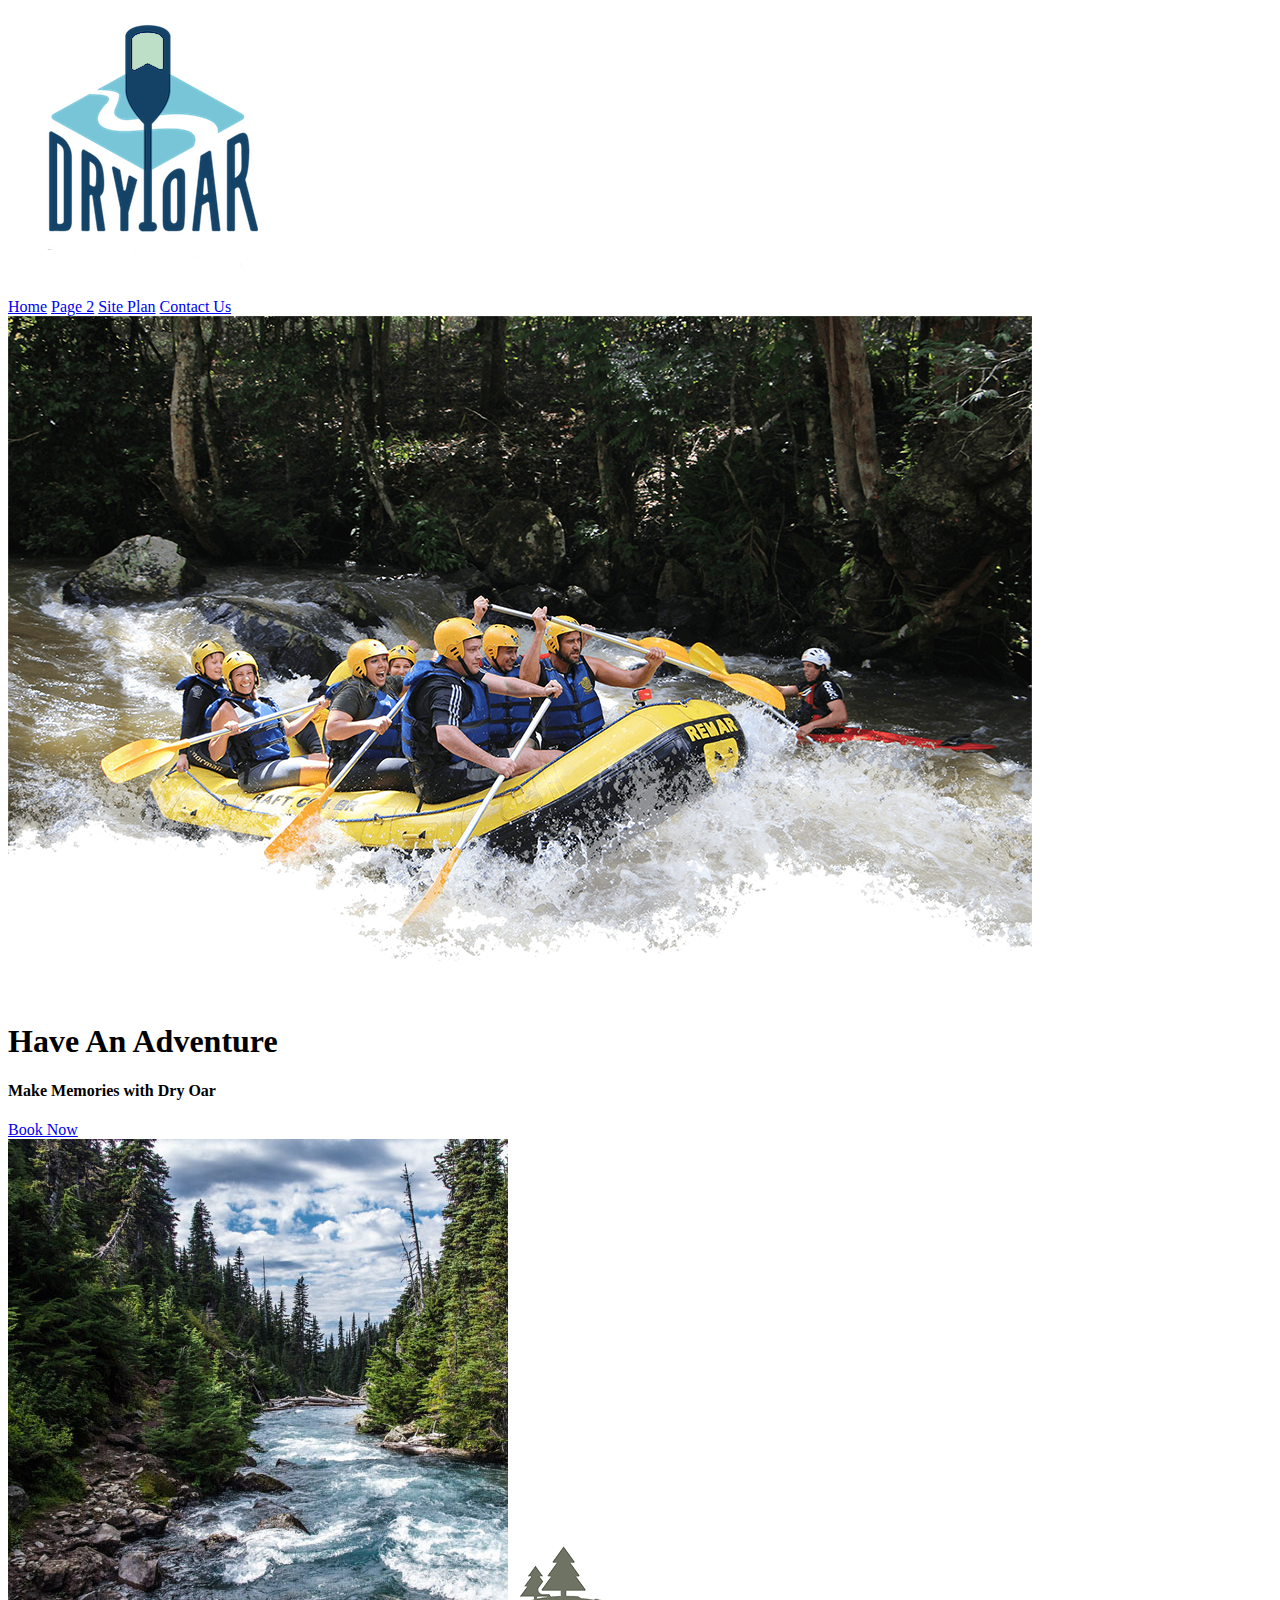
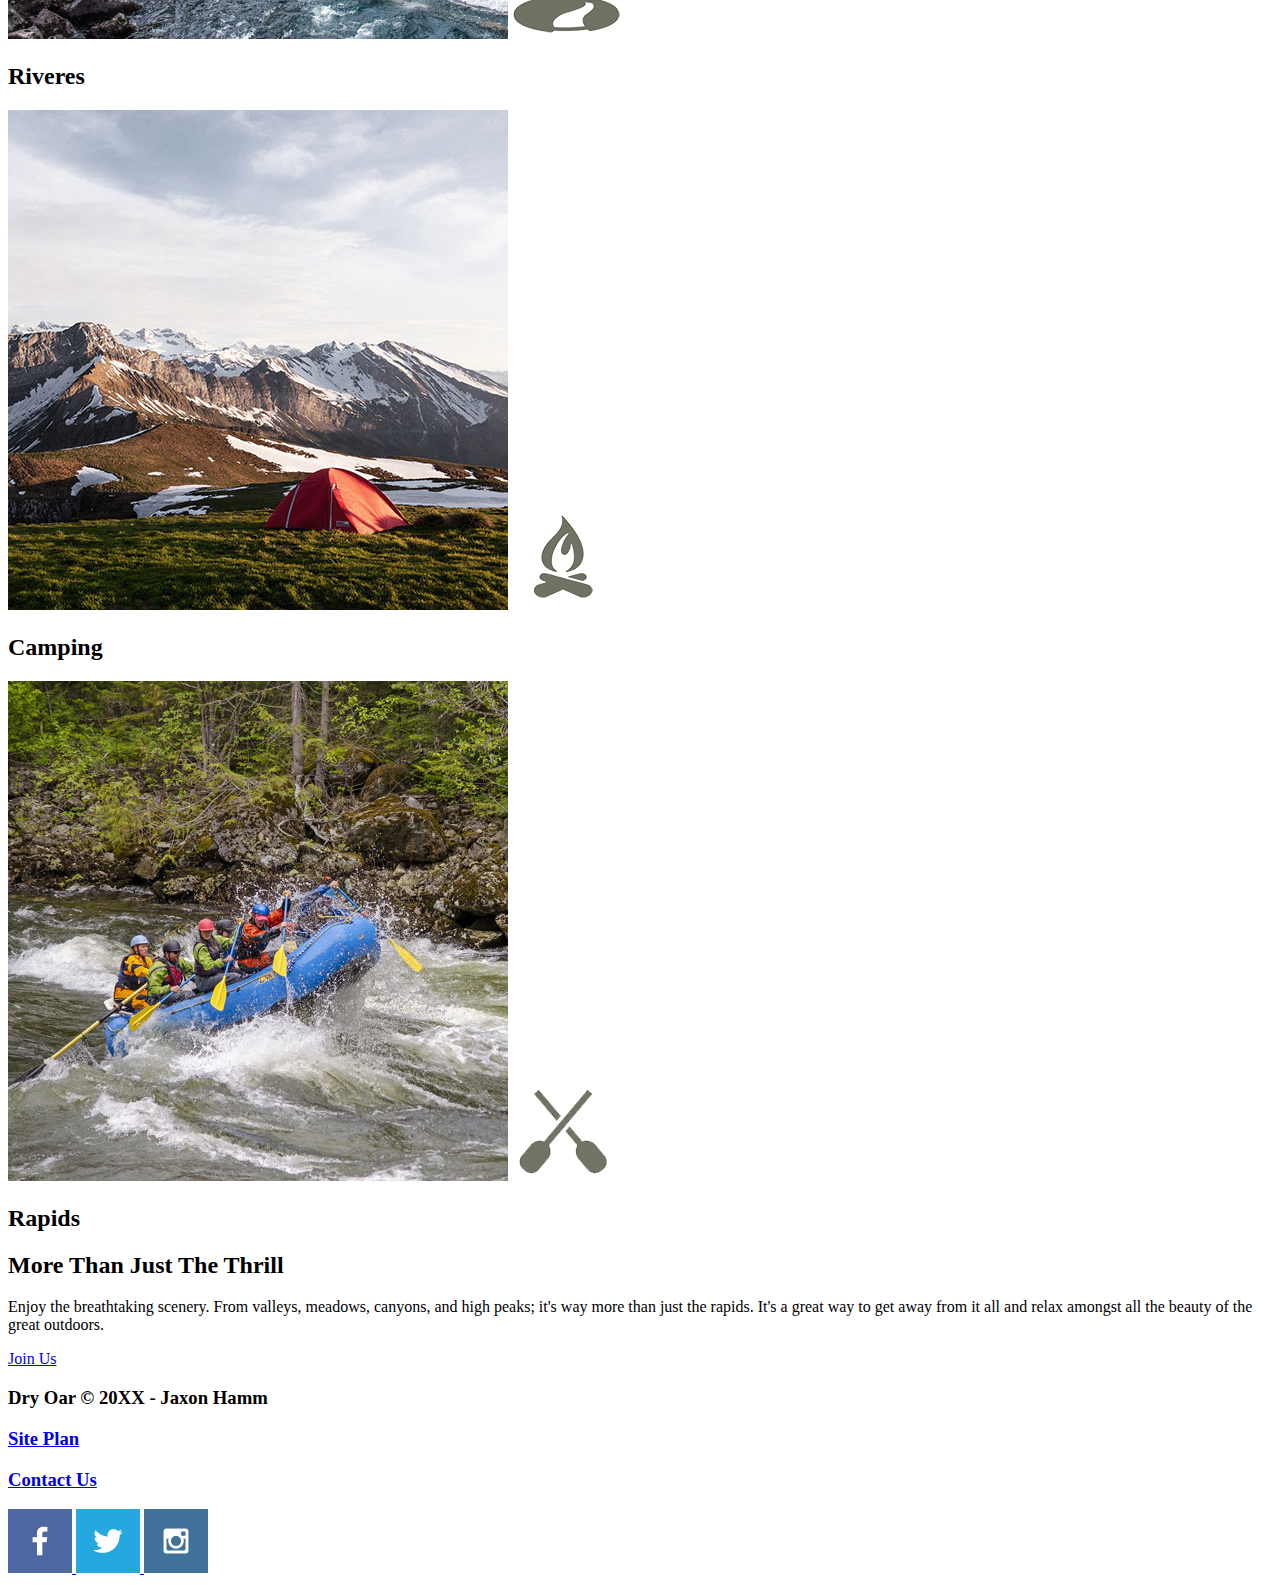
==== index.html @ 1a2ec78a "Added in all the information for the Home page." ====
<!DOCTYPE html>
<html lang="en">
<head>
    <meta charset="UTF-8">
    <meta http-equiv="X-UA-Compatible" content="IE=edge">
    <meta name="viewport" content="width=device-width, initial-scale=1.0">
    <title>Dry Oar | Home</title>
</head>
<body>
<header>
    <a href="index.html" id="logo_link">
        <img class="logo" 
        src="images/dryoarlogo.png"
        alt="Dry Oar Logo">
    </a>
    <nav>
        <a href="index.html">Home</a>
        <a href="#">Page 2</a>
        <a href="site-plan-rafting.html">Site Plan</a>
        <a href="#">Contact Us</a>
    </nav>
</header>
<div id="hero">
    <div id="hero-box">
        <img id="hero-img"
        src="images/hero.png"
        alt="People enjoying rafting">
    </div>
    <section id="hero-msg">
        <h1 class="home-title">Have An Adventure</h1>
        <h4>Make Memories with Dry Oar</h4>
        <div class="button-box">
            <a class="book"
            href="contactus.html">Book Now</a>
        </div>
    </section>
</div>
<main class="home-grid">
    <section class="rivers-card">
        <img class="card-img" src="images/rivers.jpg" alt="river in forest">
        <img class="icon" src="images/river_icon.png" alt="river icon">
        <h2>Riveres</h2>
    </section>
    <section class="camping-card">
        <img class="card-img" src="images/camping.jpg" alt="tent in mountains">
        <img class="icon" src="images/fire_icon.png" alt="fire icon">
        <h2>Camping</h2>
    </section>
    <section class="rapids-card">
        <img class="card-img" src="images/rapids.jpg" alt="rafting boat">
        <img class="icon" src="images/oars.png" alt="oars icon">
        <h2>Rapids</h2>
    <section class="msg">
        <h2>More Than Just The Thrill</h2>
        <p>Enjoy the breathtaking scenery. From valleys, meadows, canyons, and high peaks; 
        it's way more than just the rapids. It's a great way to get away from it all and relax 
        amongst all the beauty of the great outdoors. </p>
        <a class='join' href="rivers.html">Join Us</a>
    </section>
    </section>
</main>
<footer>
    <h3>Dry Oar &copy; 20XX - Jaxon Hamm</h3>
    <h3><a href="site-plan-rafting.html">Site Plan</a></h3>
    <h3><a href="contactus.html">Contact Us</a></h3>
    <div class="social">
        <a href="https://facebook.com">
            <img src="images/facebook.png" alt="fb icon">
        </a>
        <a href="https://twitter.com">
            <img src="images/twitter.png" alt="twitter icon">
        </a>
        <a href="https://instagram.com">
            <img src="images/instagram.png" alt="instagram icon">
        </a>
    </div>
</footer>
</body>
</html>
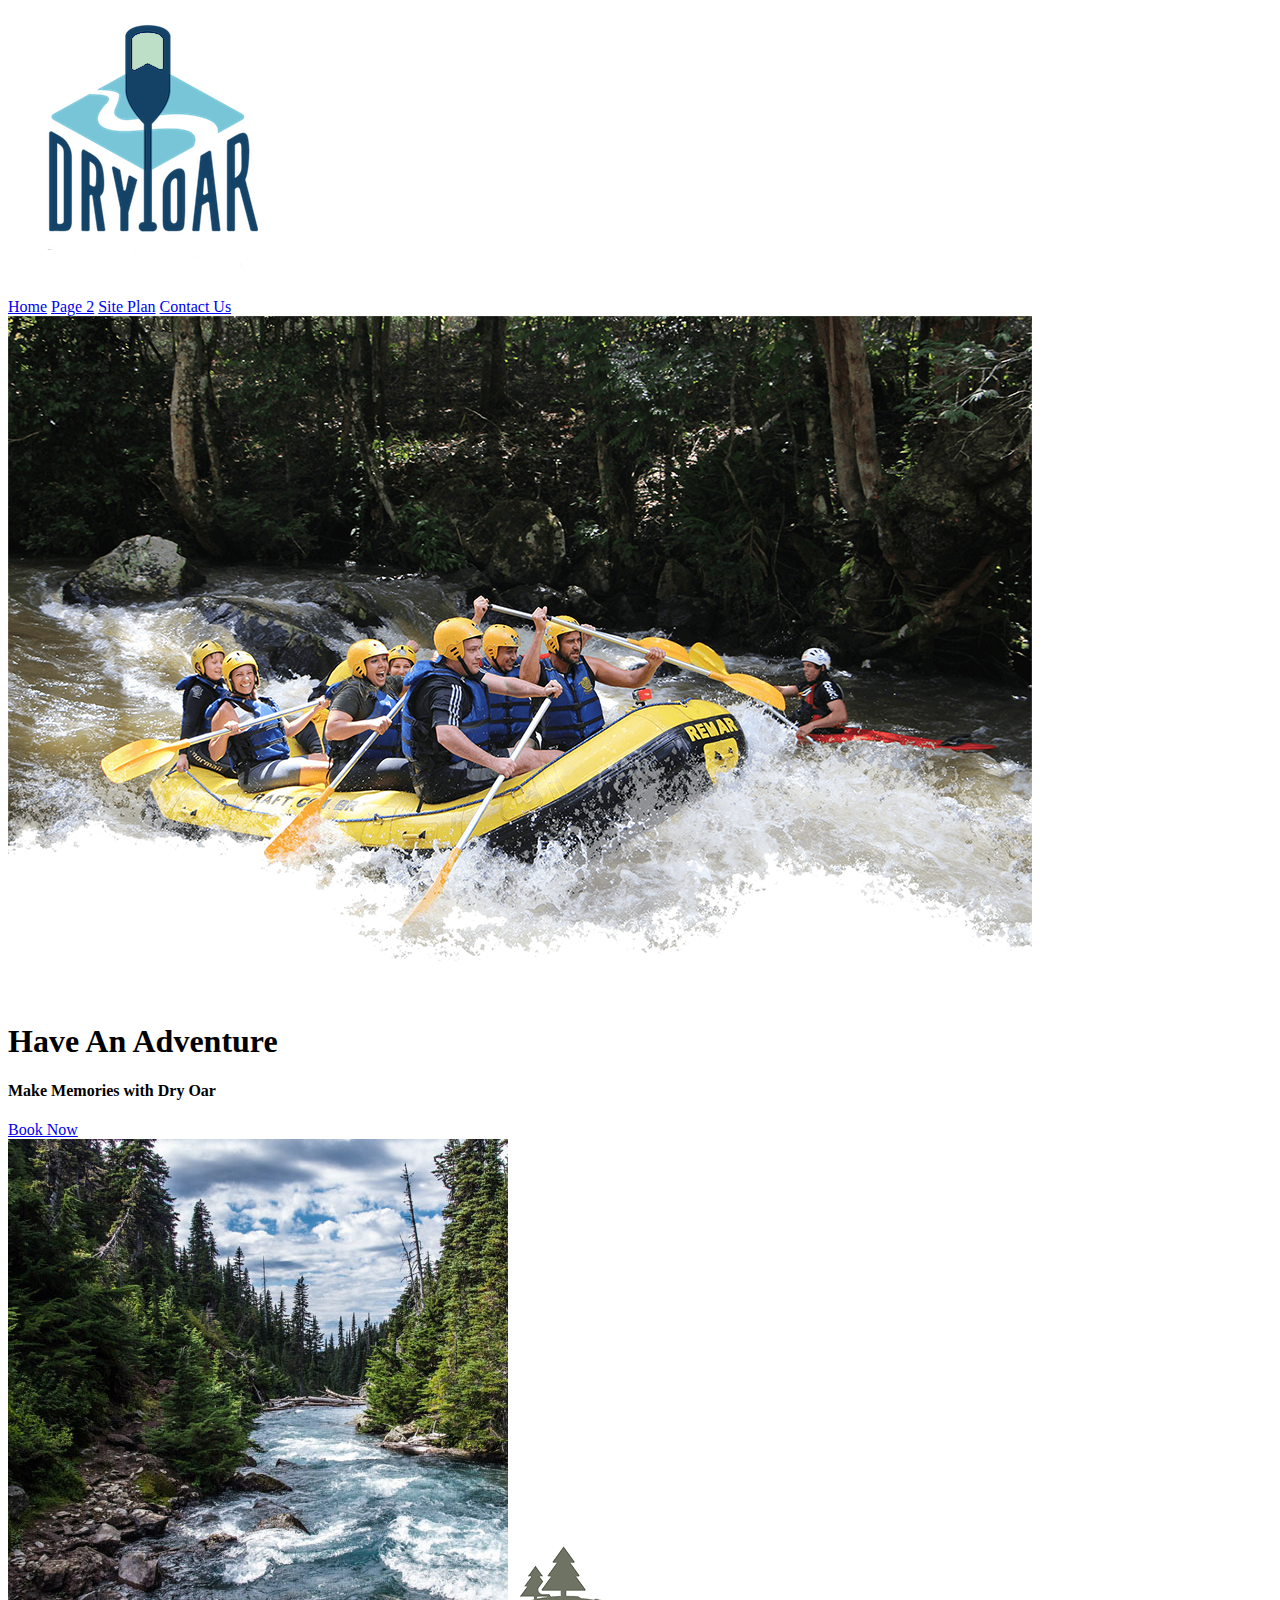
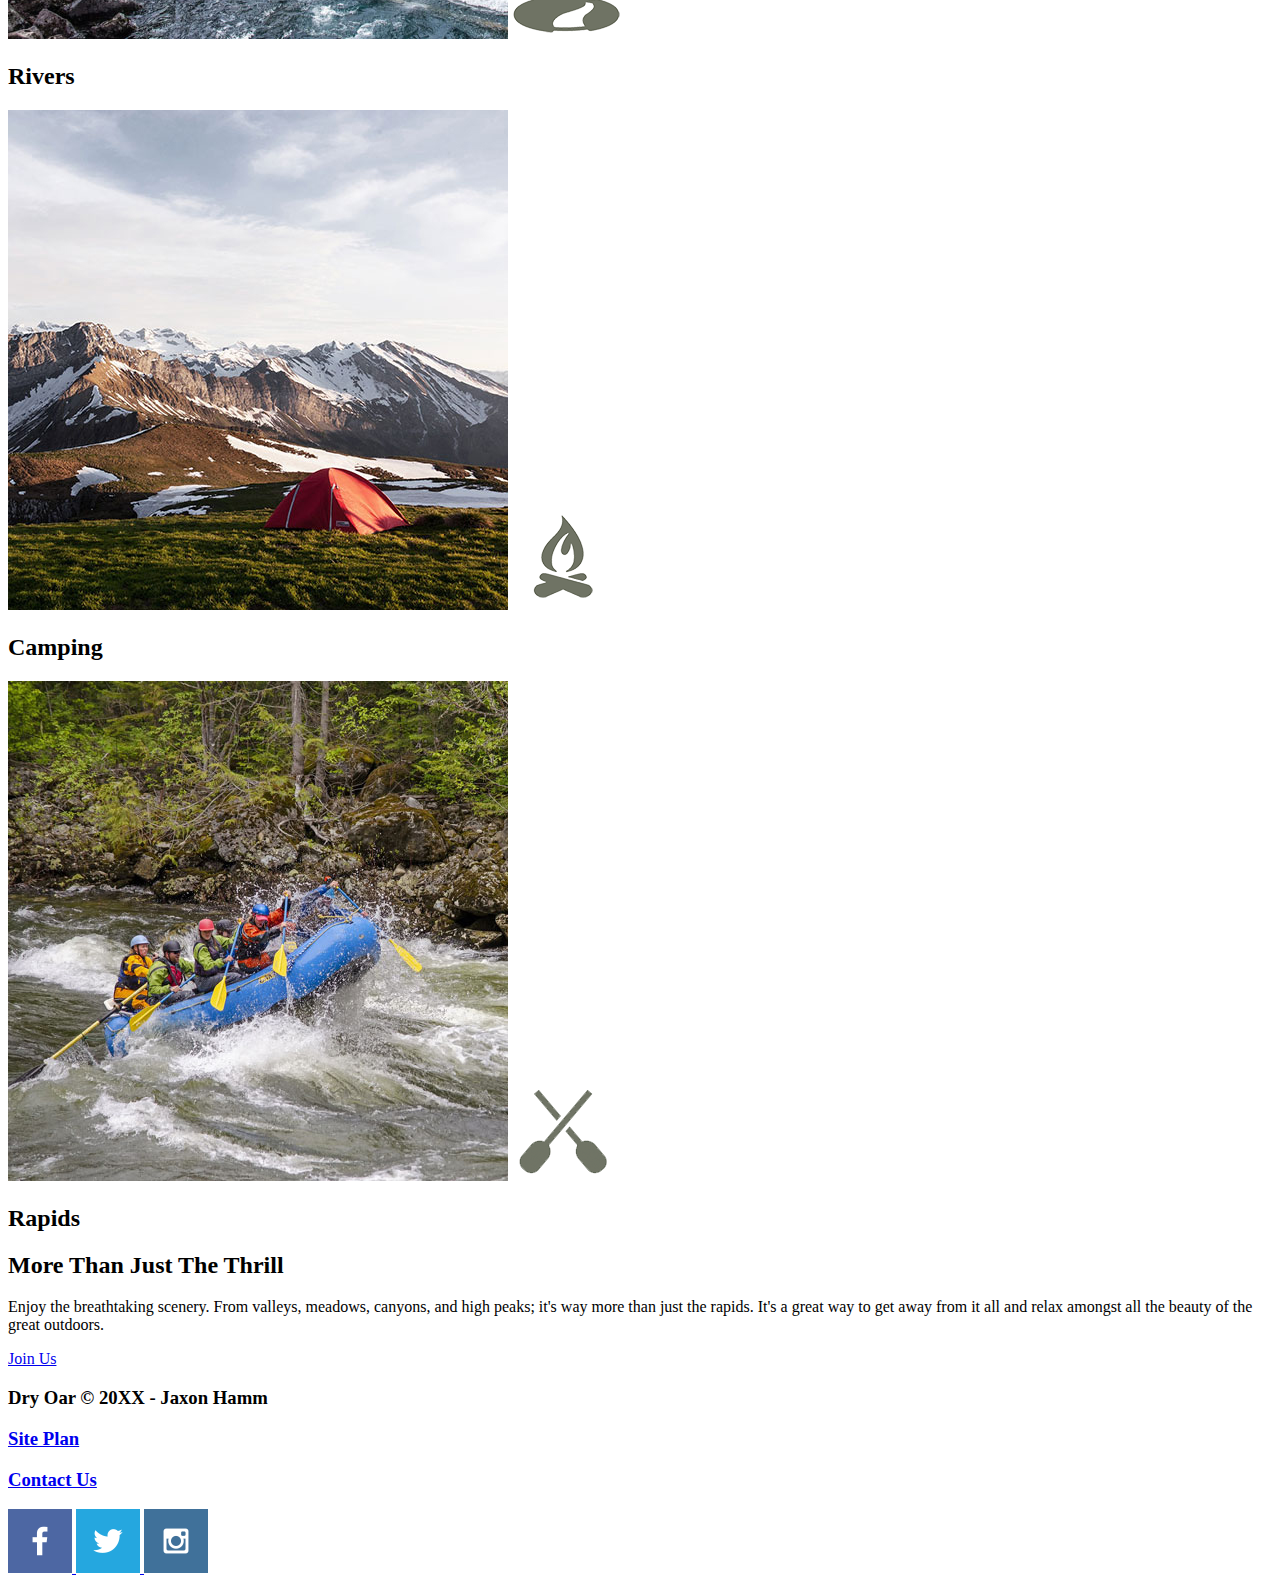
==== commit 4dd8f21b: "Fixed a type" ====
--- a/index.html
+++ b/index.html
@@ -4,76 +4,79 @@
     <meta charset="UTF-8">
     <meta http-equiv="X-UA-Compatible" content="IE=edge">
     <meta name="viewport" content="width=device-width, initial-scale=1.0">
+    <link rel="stylesheet" href="styles/style.css">
     <title>Dry Oar | Home</title>
 </head>
 <body>
-<header>
-    <a href="index.html" id="logo_link">
-        <img class="logo" 
-        src="images/dryoarlogo.png"
-        alt="Dry Oar Logo">
-    </a>
-    <nav>
-        <a href="index.html">Home</a>
-        <a href="#">Page 2</a>
-        <a href="site-plan-rafting.html">Site Plan</a>
-        <a href="#">Contact Us</a>
-    </nav>
-</header>
-<div id="hero">
-    <div id="hero-box">
-        <img id="hero-img"
-        src="images/hero.png"
-        alt="People enjoying rafting">
+    <div id="content">
+        <header>
+            <a href="index.html" id="logo_link">
+                <img class="logo" 
+                src="images/dryoarlogo.png"
+                alt="Dry Oar Logo">
+            </a>
+            <nav>
+                <a href="index.html">Home</a>
+                <a href="#">Page 2</a>
+                <a href="site-plan-rafting.html">Site Plan</a>
+                <a href="#">Contact Us</a>
+            </nav>
+        </header>
+        <div id="hero">
+            <div id="hero-box">
+                <img id="hero-img"
+                src="images/hero.png"
+                alt="People enjoying rafting">
+            </div>
+            <section id="hero-msg">
+                <h1 class="home-title">Have An Adventure</h1>
+                <h4>Make Memories with Dry Oar</h4>
+                <div class="button-box">
+                    <a class="book"
+                    href="contactus.html">Book Now</a>
+                </div>
+            </section>
+        </div>
+        <main class="home-grid">
+            <section class="rivers-card">
+                <img class="card-img" src="images/rivers.jpg" alt="river in forest">
+                <img class="icon" src="images/river_icon.png" alt="river icon">
+                <h2>Rivers</h2>
+            </section>
+            <section class="camping-card">
+                <img class="card-img" src="images/camping.jpg" alt="tent in mountains">
+                <img class="icon" src="images/fire_icon.png" alt="fire icon">
+                <h2>Camping</h2>
+            </section>
+            <section class="rapids-card">
+                <img class="card-img" src="images/rapids.jpg" alt="rafting boat">
+                <img class="icon" src="images/oars.png" alt="oars icon">
+                <h2>Rapids</h2>
+            <section class="msg">
+                <h2>More Than Just The Thrill</h2>
+                <p>Enjoy the breathtaking scenery. From valleys, meadows, canyons, and high peaks; 
+                it's way more than just the rapids. It's a great way to get away from it all and relax 
+                amongst all the beauty of the great outdoors. </p>
+                <a class='join' href="rivers.html">Join Us</a>
+            </section>
+            </section>
+        </main>
+        <footer>
+            <h3>Dry Oar &copy; 20XX - Jaxon Hamm</h3>
+            <h3><a href="site-plan-rafting.html">Site Plan</a></h3>
+            <h3><a href="contactus.html">Contact Us</a></h3>
+            <div class="social">
+                <a href="https://facebook.com" target="_blank">
+                    <img src="images/facebook.png" alt="fb icon">
+                </a>
+                <a href="https://twitter.com" target="_blank">
+                    <img src="images/twitter.png" alt="twitter icon">
+                </a>
+                <a href="https://instagram.com" target="_blank">
+                    <img src="images/instagram.png" alt="instagram icon">
+                </a>
+            </div>
+        </footer>
     </div>
-    <section id="hero-msg">
-        <h1 class="home-title">Have An Adventure</h1>
-        <h4>Make Memories with Dry Oar</h4>
-        <div class="button-box">
-            <a class="book"
-            href="contactus.html">Book Now</a>
-        </div>
-    </section>
-</div>
-<main class="home-grid">
-    <section class="rivers-card">
-        <img class="card-img" src="images/rivers.jpg" alt="river in forest">
-        <img class="icon" src="images/river_icon.png" alt="river icon">
-        <h2>Riveres</h2>
-    </section>
-    <section class="camping-card">
-        <img class="card-img" src="images/camping.jpg" alt="tent in mountains">
-        <img class="icon" src="images/fire_icon.png" alt="fire icon">
-        <h2>Camping</h2>
-    </section>
-    <section class="rapids-card">
-        <img class="card-img" src="images/rapids.jpg" alt="rafting boat">
-        <img class="icon" src="images/oars.png" alt="oars icon">
-        <h2>Rapids</h2>
-    <section class="msg">
-        <h2>More Than Just The Thrill</h2>
-        <p>Enjoy the breathtaking scenery. From valleys, meadows, canyons, and high peaks; 
-        it's way more than just the rapids. It's a great way to get away from it all and relax 
-        amongst all the beauty of the great outdoors. </p>
-        <a class='join' href="rivers.html">Join Us</a>
-    </section>
-    </section>
-</main>
-<footer>
-    <h3>Dry Oar &copy; 20XX - Jaxon Hamm</h3>
-    <h3><a href="site-plan-rafting.html">Site Plan</a></h3>
-    <h3><a href="contactus.html">Contact Us</a></h3>
-    <div class="social">
-        <a href="https://facebook.com">
-            <img src="images/facebook.png" alt="fb icon">
-        </a>
-        <a href="https://twitter.com">
-            <img src="images/twitter.png" alt="twitter icon">
-        </a>
-        <a href="https://instagram.com">
-            <img src="images/instagram.png" alt="instagram icon">
-        </a>
-    </div>
-</footer>
 </body>
 </html>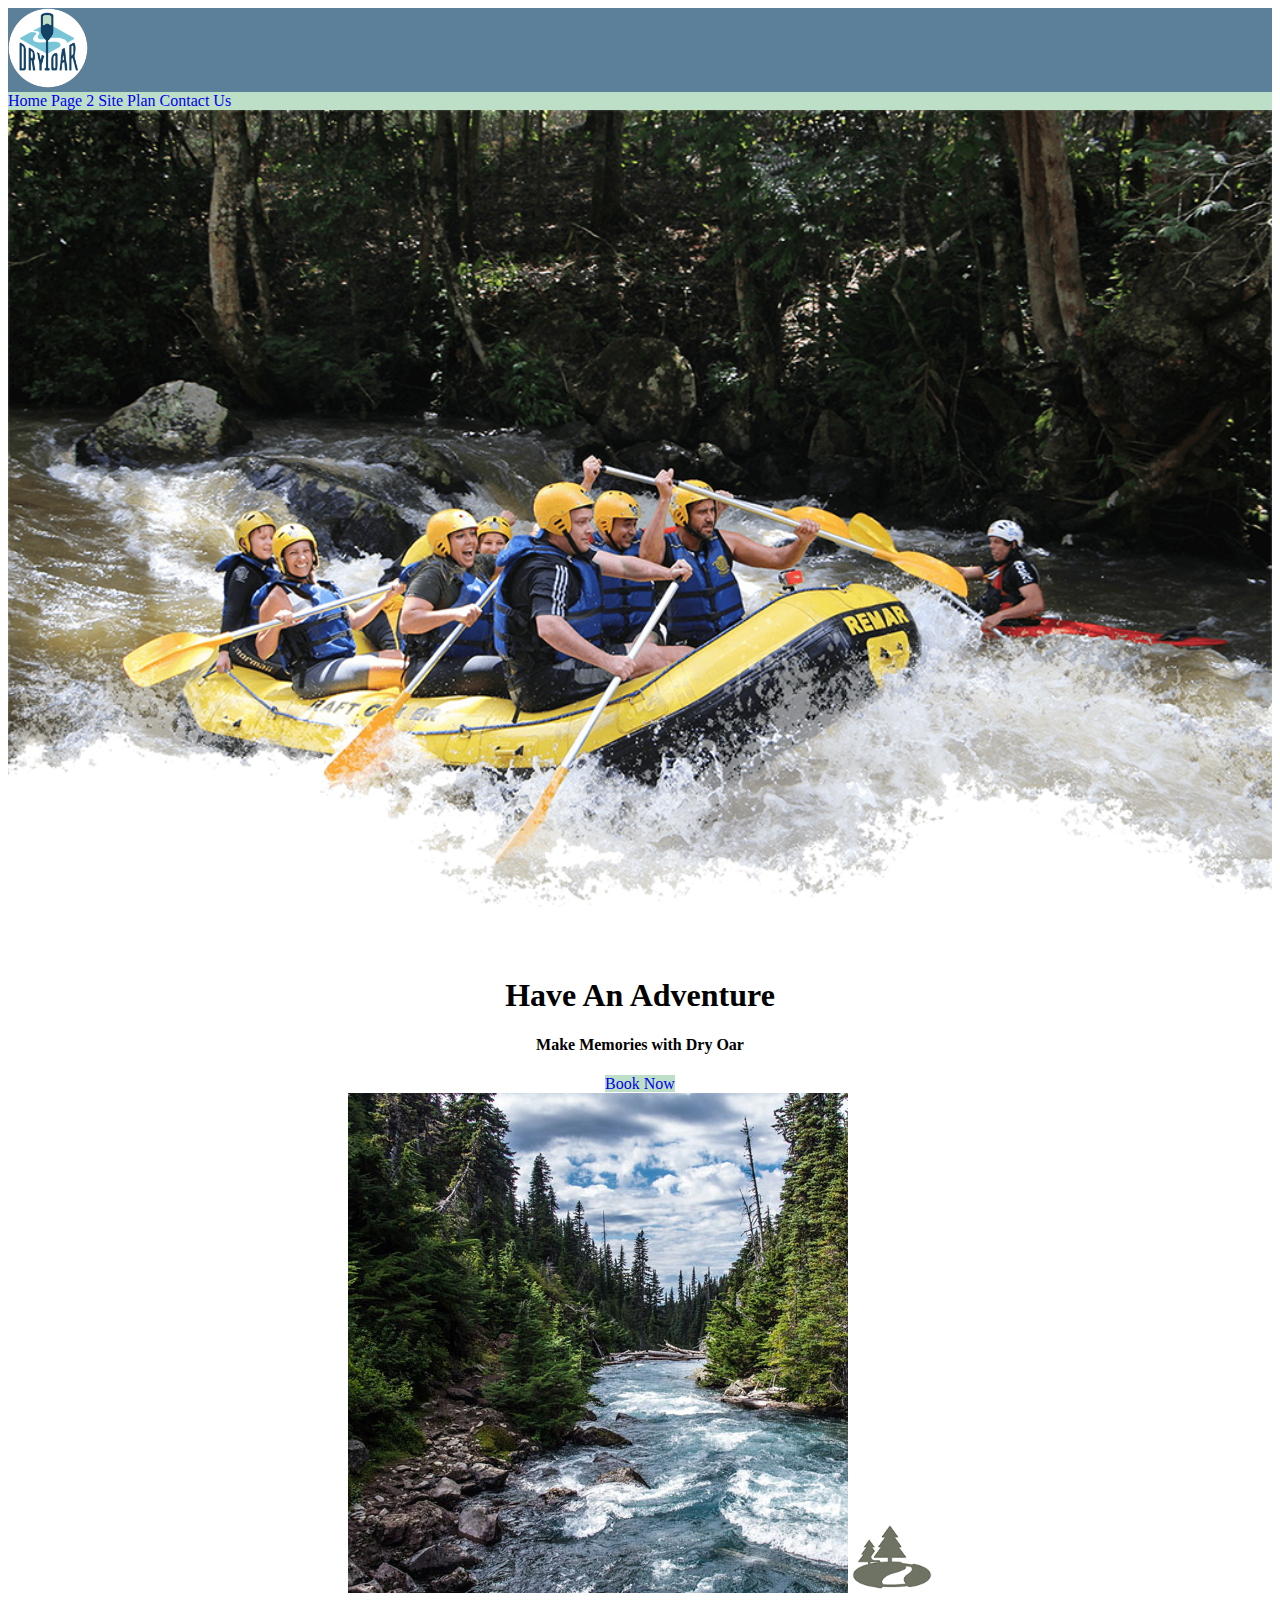
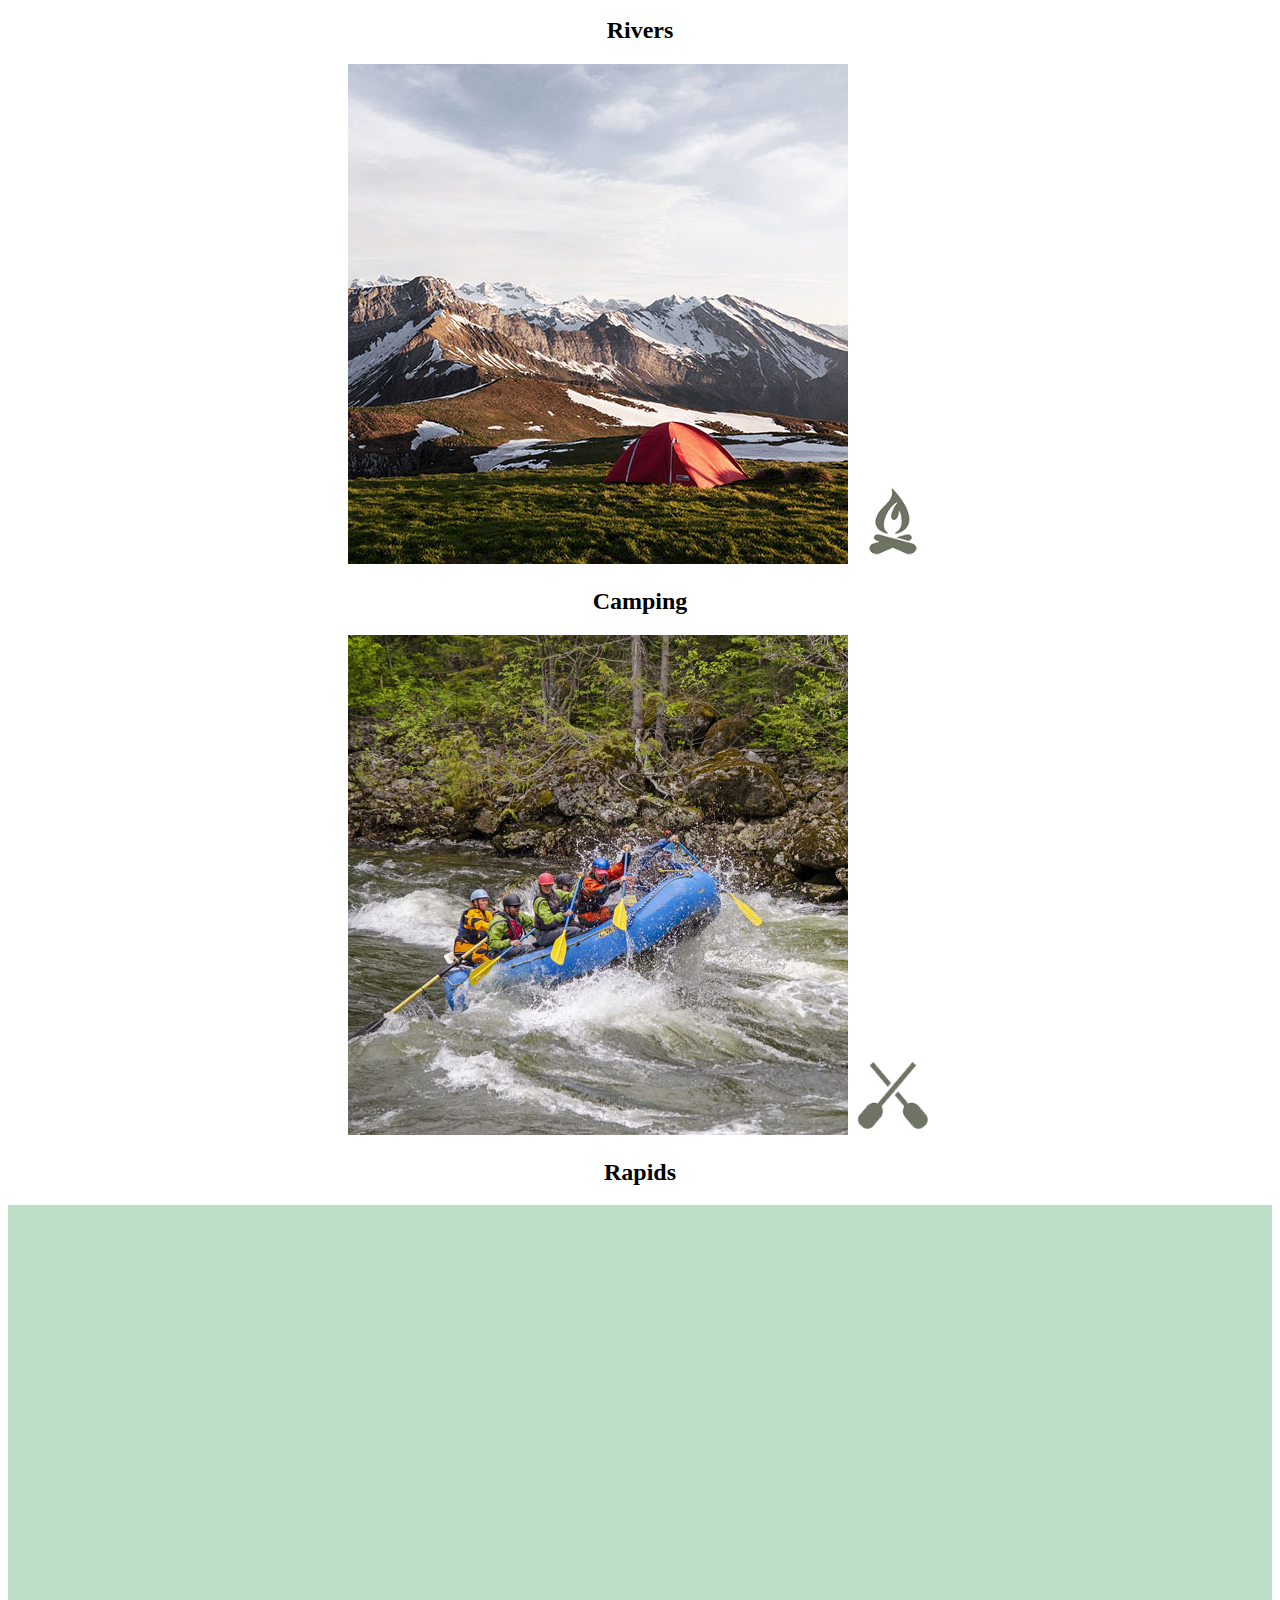
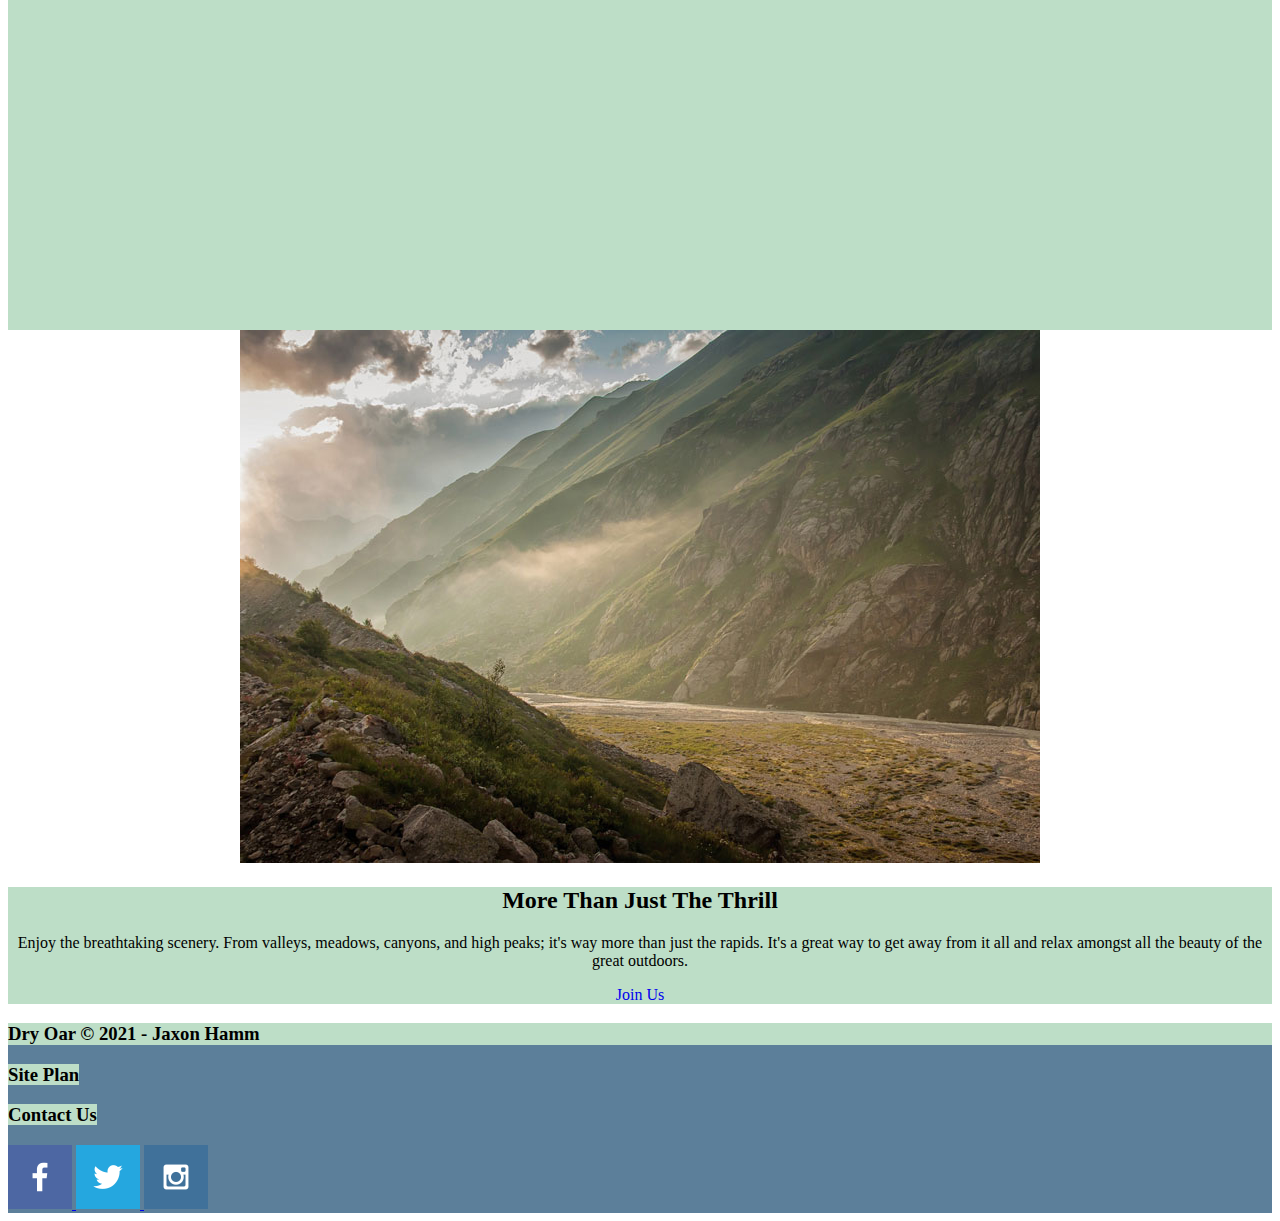
==== commit db33eb55: "Added CSS for the homepage" ====
--- a/index.html
+++ b/index.html
@@ -4,7 +4,7 @@
     <meta charset="UTF-8">
     <meta http-equiv="X-UA-Compatible" content="IE=edge">
     <meta name="viewport" content="width=device-width, initial-scale=1.0">
-    <link rel="stylesheet" href="styles/style.css">
+    <link rel="stylesheet" href="styles/styles.css">
     <title>Dry Oar | Home</title>
 </head>
 <body>
@@ -52,6 +52,9 @@
                 <img class="card-img" src="images/rapids.jpg" alt="rafting boat">
                 <img class="icon" src="images/oars.png" alt="oars icon">
                 <h2>Rapids</h2>
+            </section>
+            <div id="background"></div> 
+            <img class="mountains" src="images/mountains.jpg" alt="Misty mountains">
             <section class="msg">
                 <h2>More Than Just The Thrill</h2>
                 <p>Enjoy the breathtaking scenery. From valleys, meadows, canyons, and high peaks; 
@@ -59,10 +62,9 @@
                 amongst all the beauty of the great outdoors. </p>
                 <a class='join' href="rivers.html">Join Us</a>
             </section>
-            </section>
         </main>
         <footer>
-            <h3>Dry Oar &copy; 20XX - Jaxon Hamm</h3>
+            <h3 id="copyright">Dry Oar &copy; 2021 - Jaxon Hamm</h3>
             <h3><a href="site-plan-rafting.html">Site Plan</a></h3>
             <h3><a href="contactus.html">Contact Us</a></h3>
             <div class="social">
--- a/styles/styles.css
+++ b/styles/styles.css
@@ -0,0 +1,104 @@
+body {
+    background-color: #FFFFFF;
+    color: #000000;
+}
+
+#content {
+    max-width: 1600px;
+    margin: 0 auto;
+}
+
+header {
+    background-color: #5C7F9A;
+    color: #FFFFFF
+}
+
+.logo {
+    width: 80px;
+
+}
+
+nav {
+    background-color: #BDDEC7
+}
+
+nav a {
+    text-align: center;
+    text-decoration: none;
+}
+
+nav a:hover {
+    background-color: #5C7F9A;
+    color: #000000;
+}
+
+#hero-img {
+    width: 100%;
+}
+
+#hero-msg h1,
+#hero-msg h4 {
+    text-align: center;
+}
+
+.button-box {
+    text-align: center;
+}
+
+.book,
+.join {
+    background-color: #BDDEC7;
+    text-decoration: none;
+}
+
+.book:hover, 
+.join:hover {
+    background-color: #5C7F9A;
+    color: #FFFFFF
+}
+
+main {
+    text-align: center;
+}
+
+section {
+    text-align: center;
+}
+
+.icon {
+    width: 80px;
+}
+
+#background {
+    height: 725px;
+    background-color: #BDDEC7;
+}
+
+.msg {
+    background-color: #BDDEC7;
+}
+
+footer{
+    background-color: #5C7F9A;
+}
+
+footer h3 {
+    color:#FFFFFF
+}
+
+#copyright {
+    background-color: #BDDEC7;
+    color: #000000
+}
+
+footer h3 a {
+    background-color: #BDDEC7;
+    color: #000000;
+    text-decoration: none;
+}
+
+footer h3 a:hover {
+    background-color: #5C7F9A;
+    color: #FFFFFF;
+    text-decoration: underline;
+}
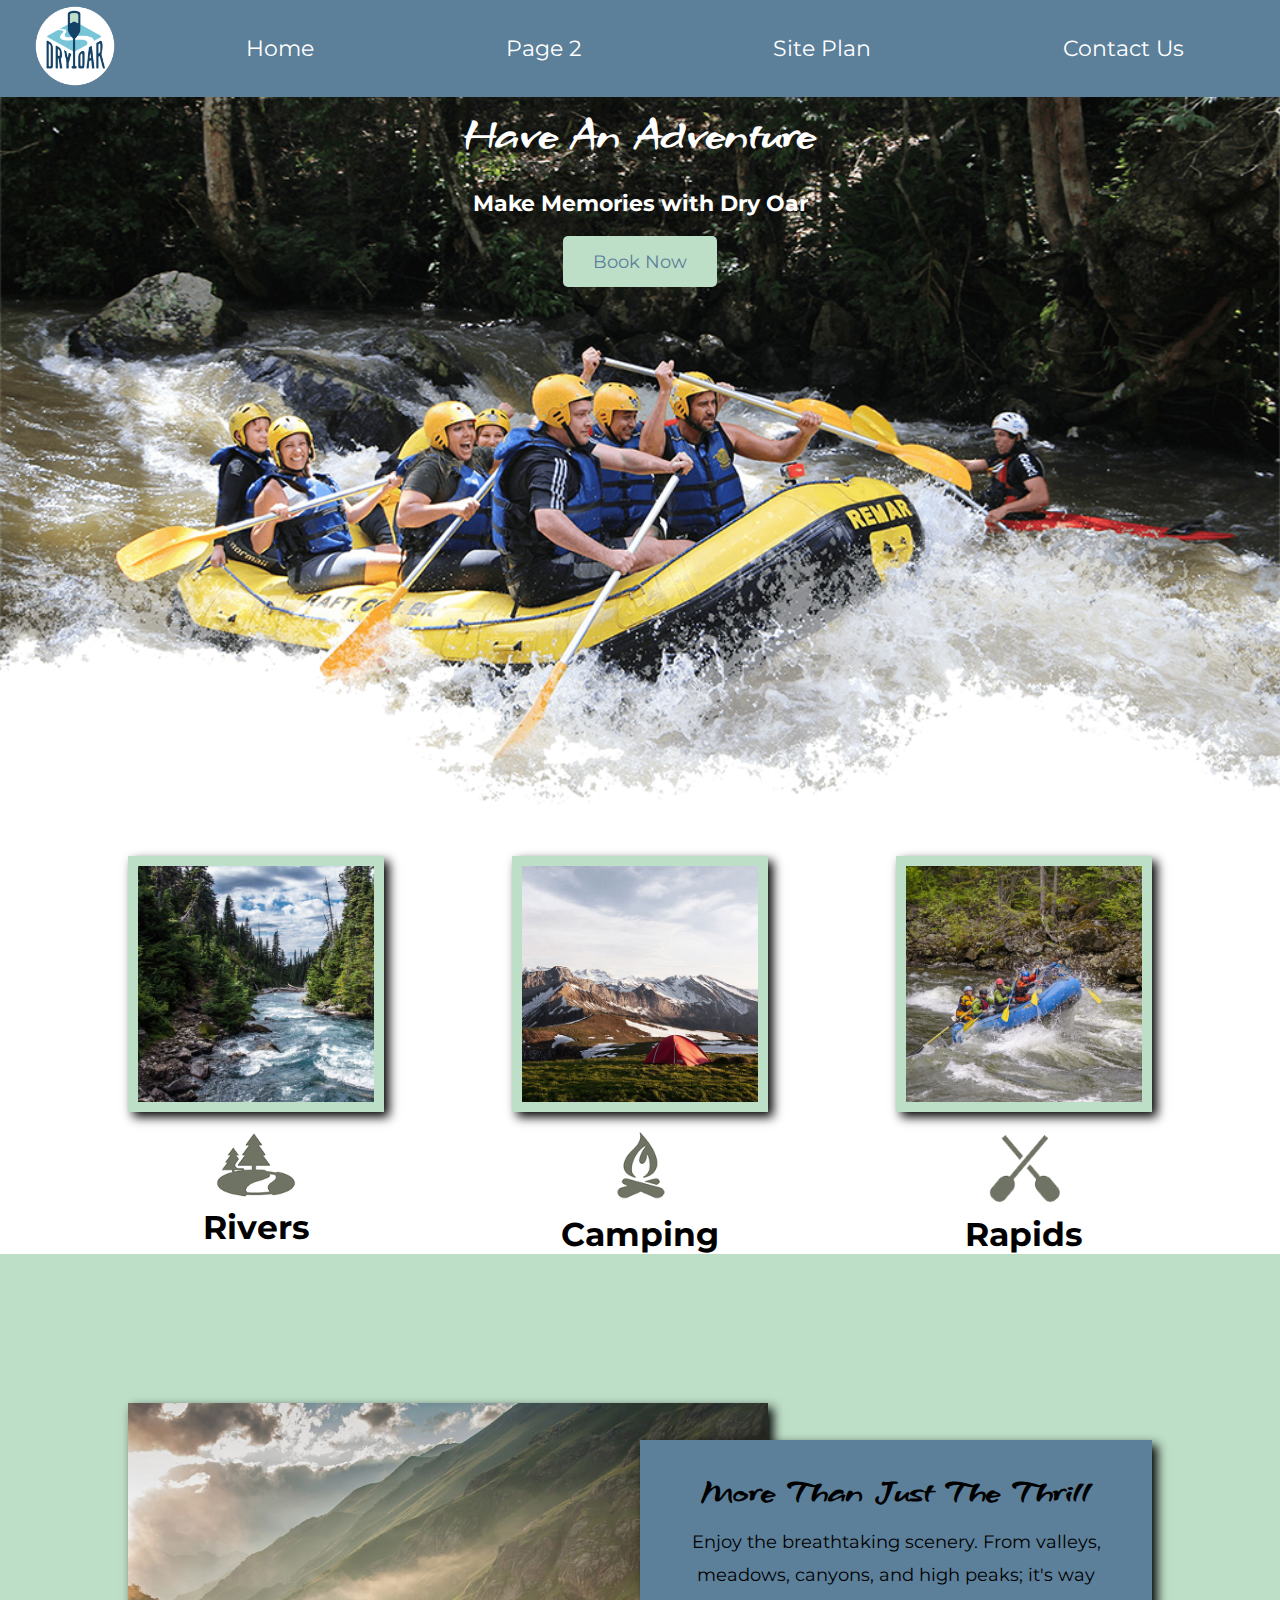
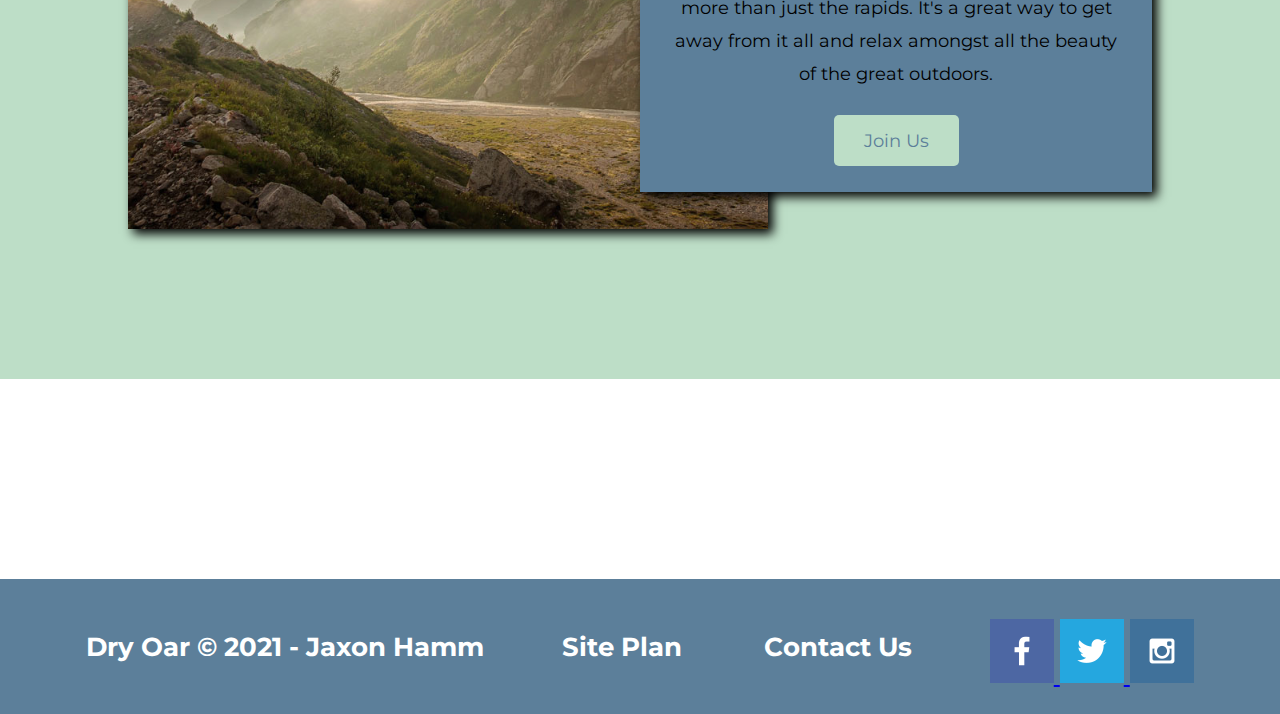
==== commit d6a1fd65: "Finished up the CSS for the homepage." ====
--- a/index.html
+++ b/index.html
@@ -10,7 +10,7 @@
 <body>
     <div id="content">
         <header>
-            <a href="index.html" id="logo_link">
+            <a href="index.html" id="logo-link">
                 <img class="logo" 
                 src="images/dryoarlogo.png"
                 alt="Dry Oar Logo">
@@ -75,7 +75,7 @@
                     <img src="images/twitter.png" alt="twitter icon">
                 </a>
                 <a href="https://instagram.com" target="_blank">
-                    <img src="images/instagram.png" alt="instagram icon">
+                    <img src="images/instagram.png" alt="instagram icon" /a>
                 </a>
             </div>
         </footer>
--- a/styles/styles.css
+++ b/styles/styles.css
@@ -1,104 +1,253 @@
-body {
+@import url('https://fonts.googleapis.com/css2?family=Grechen+Fuemen&family=Montserrat&display=swap');
+:root {  
+--heading-font: "Grechen Fuemen", 'Times New Roman', Times, serif;
+--general-font: Montserrat, Arial, sans-serif;
+}
+  body {
+    font-family: var(--general-font);
     background-color: #FFFFFF;
     color: #000000;
-}
-
+    font-size: 22px;
+    padding: 0;
+    margin: 0;
+}
+h2 {
+    margin: 0px;
+}
 #content {
     max-width: 1600px;
     margin: 0 auto;
 }
-
 header {
     background-color: #5C7F9A;
-    color: #FFFFFF
-}
-
+    color: #FFFFFF;
+    display: grid;
+    grid-template-columns: 150px auto;
+}
+#logo-link {
+    justify-self: center;
+    align-self: center;
+}
+#logo-link img {
+    justify-self: center;
+    align-self: center;
+}
 .logo {
     width: 80px;
-
-}
-
-nav {
-    background-color: #BDDEC7
-}
-
+}
+nav {    
+    display: flex;
+    justify-content:space-around;
+}
 nav a {
     text-align: center;
     text-decoration: none;
-}
-
+    color: #FFFFFF;
+    padding: 35px;
+}
 nav a:hover {
-    background-color: #5C7F9A;
-    color: #000000;
-}
-
+    background-color: #BDDEC7;
+    color: #5C7F9A;
+}
+#hero {
+    display: grid;
+    grid-template-columns: 1fr 3fr 1fr;
+    margin-top: -100px;
+}
+#hero-box {
+    grid-column:1/4;
+    grid-row: 1/3;
+    z-index: -1;
+}
 #hero-img {
     width: 100%;
 }
-
+#hero-msg {
+    grid-column: 2/3;
+    grid-row: 1/2;
+    margin-top: 100px;
+}
 #hero-msg h1,
 #hero-msg h4 {
     text-align: center;
-}
-
+    color:#FFFFFF;
+}
+.home-title {
+    font-family: var(--heading-font);
+    font-size: 2em;
+    margin-top: 10px;
+}
 .button-box {
     text-align: center;
 }
-
+.home-grid {
+    display: grid;
+    grid-template-columns: repeat(10, 1fr)
+}
+.rivers-card, .camping-card, .rapids-card {
+    grid-column: 2/4;
+    grid-row: 2/3;
+}
+.camping-card {
+    grid-column: 5/7;
+    grid-row: 2/3
+}
+.rapids-card {
+    grid-column: 8/10;
+    grid-row: 2/3
+}
+#background {
+    height: 725px;
+    background-color: #BDDEC7;
+    grid-column: 1/11;
+    grid-row: 4/9;
+}
+.card-img {
+    border: 10px solid #BDDEC7;
+    width: 100%;
+    box-shadow: 5px 5px 10px #000000;
+}
+.card-img:hover {
+    opacity: .6;
+    transform: scale(1.1);
+}
+.mountains {
+    width: 100%;
+    grid-column: 2/7;
+    grid-row: 5/8;
+    box-shadow: 5px 5px 10px #000000;
+}
+.msg {
+    background-color: #5C7F9A;
+    line-height: 1.5em;
+    padding: 35px;
+    grid-column:6/10;
+    grid-row:6/7;
+    box-shadow: 5px 5px 10px #000000;
+}
+.msg h2 {
+    font-family: var(--heading-font);
+}
+.msg p {
+    font-size: .8em;
+    padding-bottom: 15px;
+}
 .book,
 .join {
     background-color: #BDDEC7;
-    text-decoration: none;
-}
-
+    color: #5C7F9A;
+    text-decoration: none;
+    font-size: .8em;
+    padding: 15px 30px;
+    margin-top: 50px;
+    border-radius: 5px;
+}
 .book:hover, 
 .join:hover {
     background-color: #5C7F9A;
     color: #FFFFFF
 }
-
 main {
     text-align: center;
 }
-
 section {
     text-align: center;
 }
-
+main section img {
+    box-sizing: border-box;
+}
 .icon {
     width: 80px;
-}
-
-#background {
-    height: 725px;
-    background-color: #BDDEC7;
-}
-
-.msg {
-    background-color: #BDDEC7;
-}
-
-footer{
-    background-color: #5C7F9A;
-}
-
+    padding-top: 10px;
+}
+
+footer {
+    background-color: #5C7F9A;
+    padding: 25px 50px;
+    margin-top: 200px;
+    display: flex;
+    justify-content: space-around;
+    align-items: center;
+}
 footer h3 {
     color:#FFFFFF
 }
-
 #copyright {
-    background-color: #BDDEC7;
-    color: #000000
-}
-
+    color: #FFFFFF
+}
 footer h3 a {
-    background-color: #BDDEC7;
-    color: #000000;
-    text-decoration: none;
-}
-
+    color: #FFFFFF;
+    text-decoration: none;
+    padding: 5px 5px;
+}
 footer h3 a:hover {
-    background-color: #5C7F9A;
-    color: #FFFFFF;
+    background-color: #BDDEC7;
+    color: #5C7F9A;
     text-decoration: underline;
-}
+    border-radius: 5px;
+}
+footer .social img {
+    padding-top: 15px;
+    text-decoration: none;
+}
+footer .social img:visited {
+    text-decoration: none;
+}
+
+@media screen and (max-width: 900px) {
+
+    #hero,
+    .home-grid {
+        display: block;
+        height: auto;
+    }
+
+    nav,
+    footer {
+        flex-direction: column;
+    }
+
+    nav a {
+        display: block;
+        padding: 15px;
+    }
+
+    #hero {
+        margin-top: 0;
+    }
+
+    #hero-msg {
+        margin-top: 0;
+    }
+
+    #hero-msg h4 {
+        display: none;
+    }
+
+    .home-title {
+        font-size: 25px;
+        color: #6f7364;
+    }
+
+    .rivers-card,
+    .camping-card,
+    .rapids-card {
+        margin: 50px auto;
+        width: 60%;
+    }
+
+    #background {
+        display: none;
+    }
+
+    .mountains,
+    .msg {
+        width: 80%;
+        display: block;
+        margin: 0 auto;
+    }
+
+    footer {
+        margin-top: 25px;
+    }
+}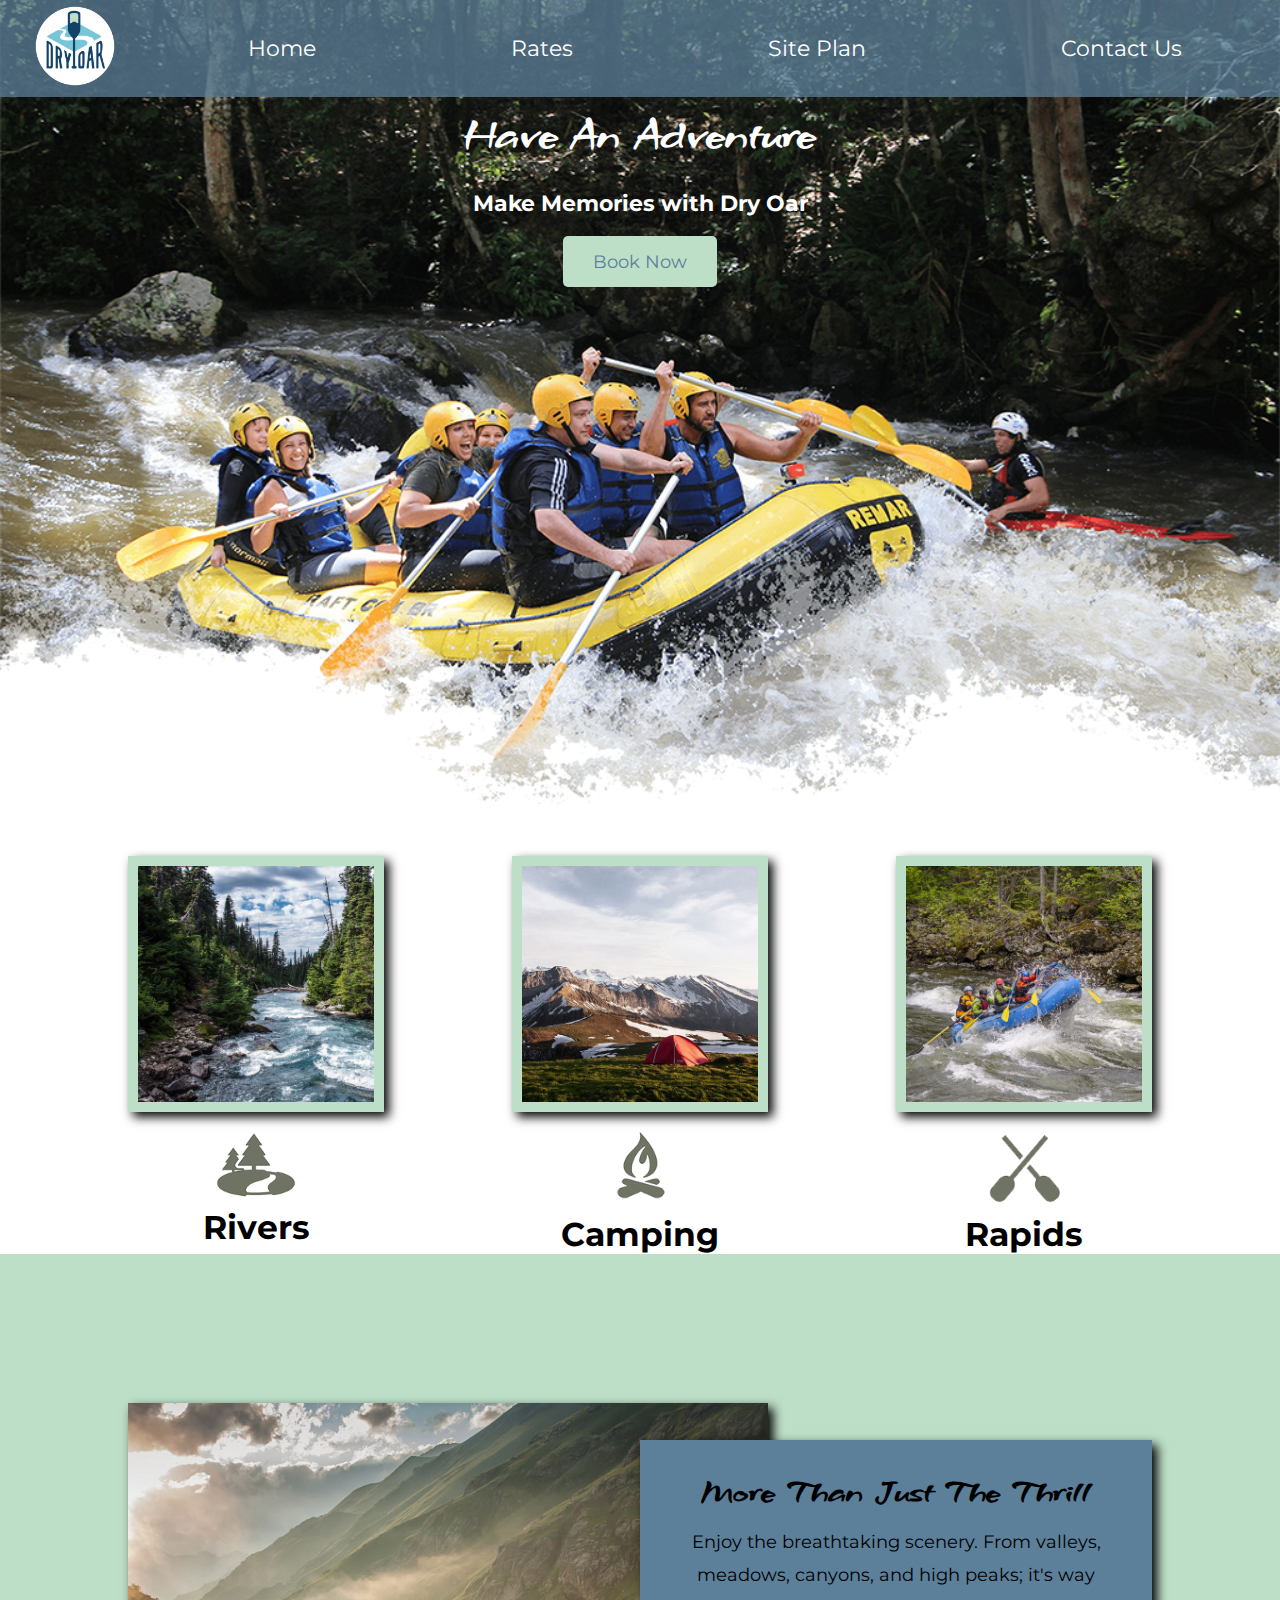
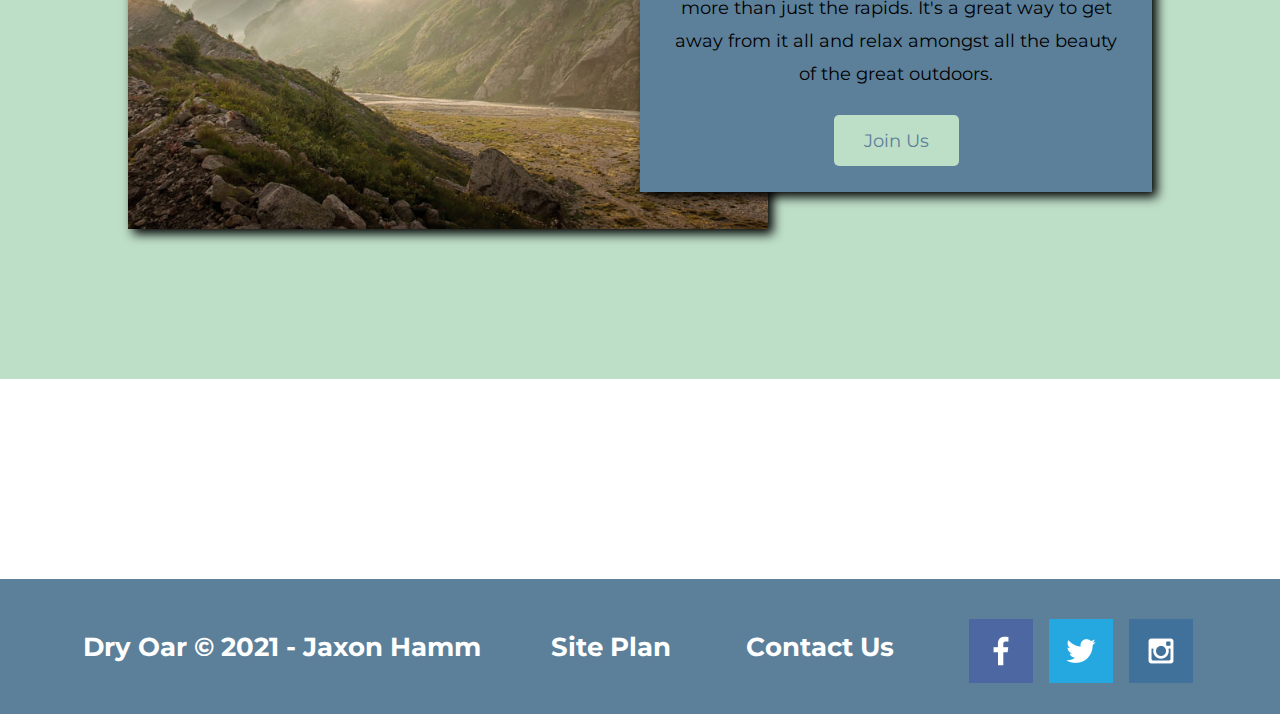
==== commit 561d7729: "Added the Rates Page Wireframe" ====
--- a/index.html
+++ b/index.html
@@ -17,7 +17,7 @@
             </a>
             <nav>
                 <a href="index.html">Home</a>
-                <a href="#">Page 2</a>
+                <a href="#">Rates</a>
                 <a href="site-plan-rafting.html">Site Plan</a>
                 <a href="#">Contact Us</a>
             </nav>
@@ -75,7 +75,7 @@
                     <img src="images/twitter.png" alt="twitter icon">
                 </a>
                 <a href="https://instagram.com" target="_blank">
-                    <img src="images/instagram.png" alt="instagram icon" /a>
+                    <img src="images/instagram.png" alt="instagram icon">
                 </a>
             </div>
         </footer>
--- a/styles/styles.css
+++ b/styles/styles.css
@@ -19,7 +19,7 @@
     margin: 0 auto;
 }
 header {
-    background-color: #5C7F9A;
+    background-color: rgba(92, 127, 154, .75);
     color: #FFFFFF;
     display: grid;
     grid-template-columns: 150px auto;
@@ -46,7 +46,7 @@
     padding: 35px;
 }
 nav a:hover {
-    background-color: #BDDEC7;
+    background-color: rgba(189, 222, 199, .8);
     color: #5C7F9A;
 }
 #hero {
@@ -106,6 +106,7 @@
     border: 10px solid #BDDEC7;
     width: 100%;
     box-shadow: 5px 5px 10px #000000;
+    transition: transform .5s;
 }
 .card-img:hover {
     opacity: .6;
@@ -168,6 +169,7 @@
     display: flex;
     justify-content: space-around;
     align-items: center;
+    text-decoration: none;
 }
 footer h3 {
     color:#FFFFFF
@@ -175,7 +177,7 @@
 #copyright {
     color: #FFFFFF
 }
-footer h3 a {
+footer a {
     color: #FFFFFF;
     text-decoration: none;
     padding: 5px 5px;
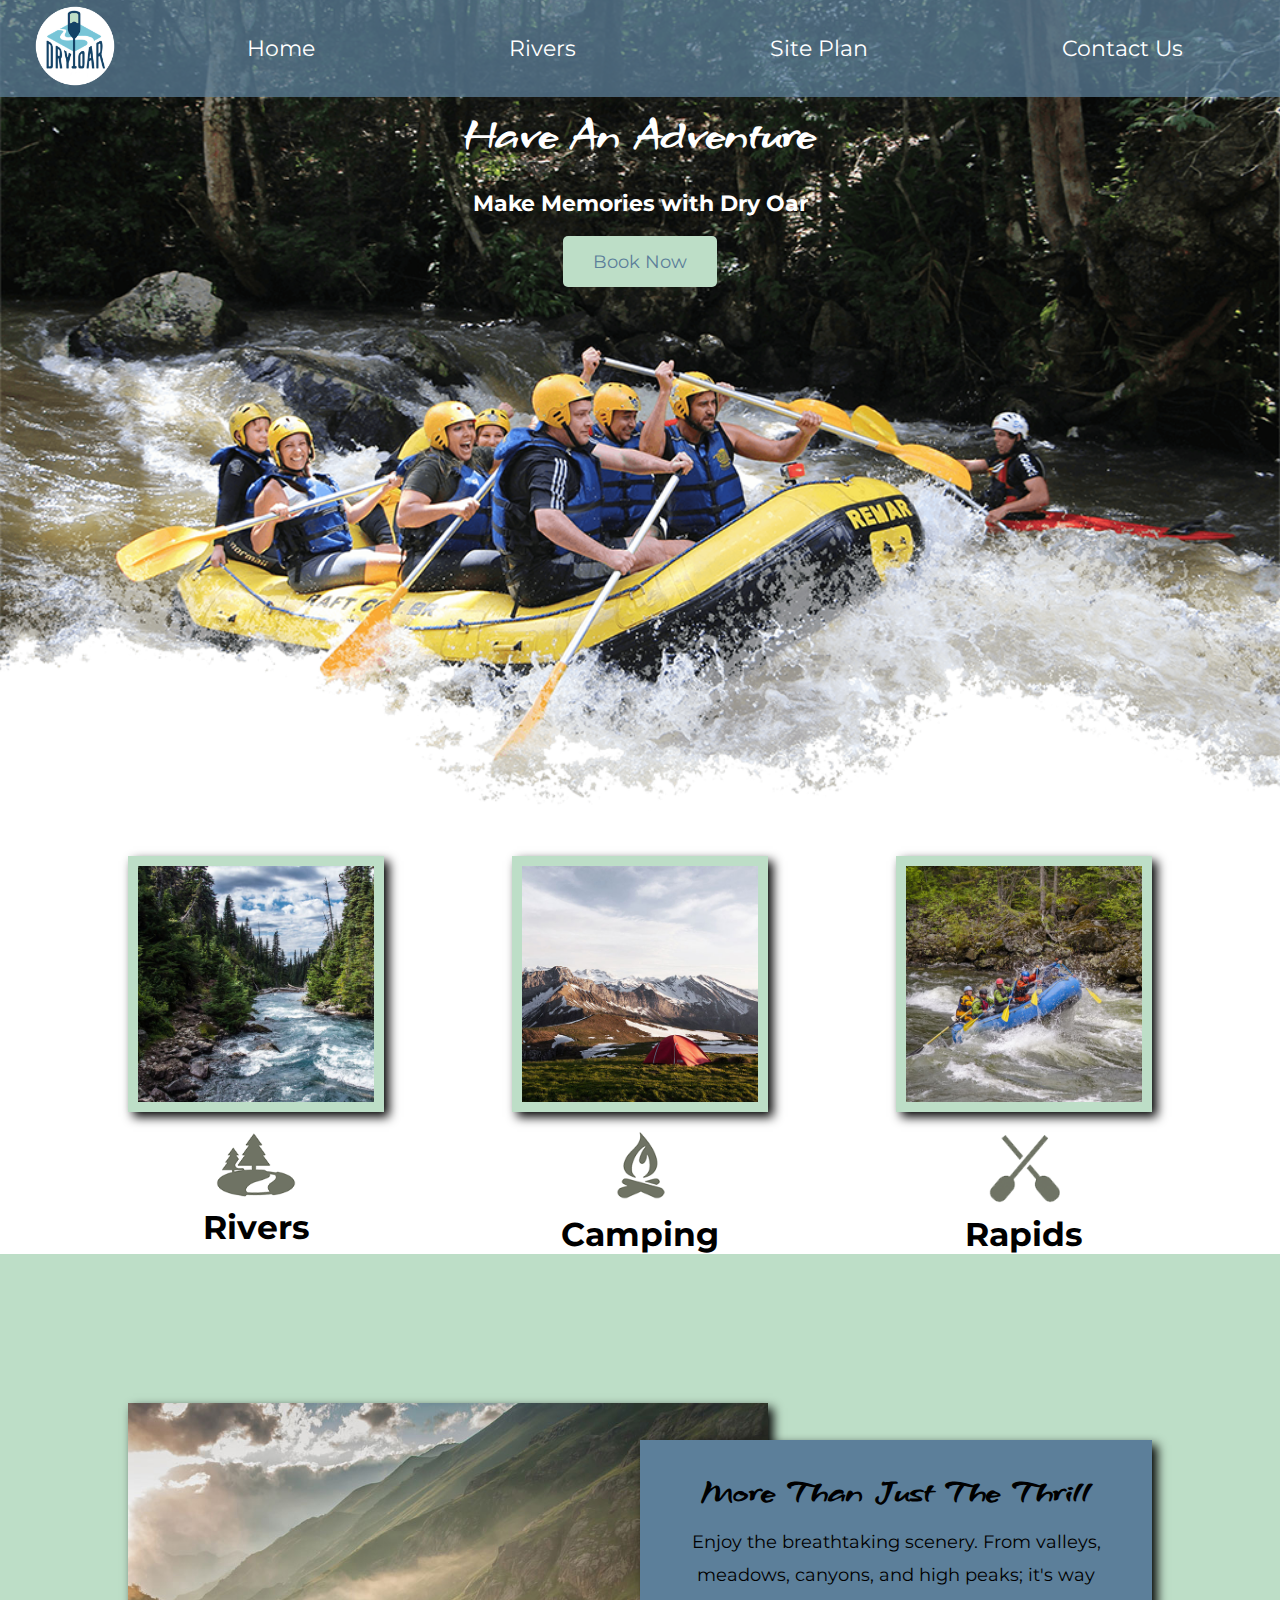
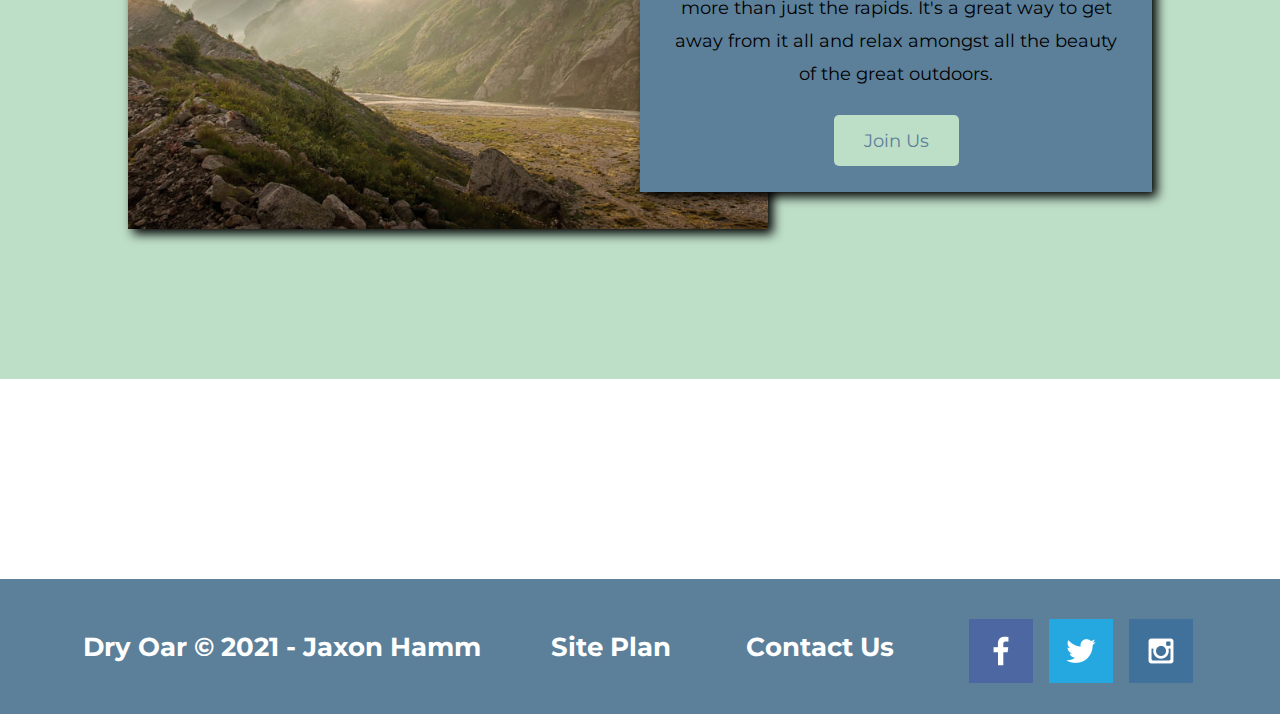
==== commit a7b94ccf: "Added the Rivers page" ====
--- a/index.html
+++ b/index.html
@@ -17,7 +17,7 @@
             </a>
             <nav>
                 <a href="index.html">Home</a>
-                <a href="#">Rates</a>
+                <a href="rivers.html">Rivers</a>
                 <a href="site-plan-rafting.html">Site Plan</a>
                 <a href="#">Contact Us</a>
             </nav>
--- a/styles/styles.css
+++ b/styles/styles.css
@@ -196,6 +196,84 @@
     text-decoration: none;
 }
 
+/* Rivers CSS */
+
+.active {
+    color: #d9c2a3;
+    background-color: black;
+}
+
+.rivers-grid {
+    display: grid;
+    grid-template-columns: 1fr 1fr 3fr 1fr 1fr 3fr 1fr 1fr;
+    justify-items: center;
+    grid-row-gap: 2em;
+    max-width: 1400px;
+    margin: 0 auto;
+}
+
+.rivers-title {
+    font-family: var(--heading-font);
+    font-size: 40px;
+    letter-spacing: 3px;
+    color: #5C7F9A;
+    margin: 100px 0;
+    border-top: 5px double;
+    border-bottom: 5px double;
+    grid-column: 2/8;
+    grid-row: 1/2;
+    justify-self: stretch;
+    text-align: center;
+}
+
+.river1-img {
+    grid-column: 2/5;
+    grid-row: 2/5;
+    border: 15px solid #BDDEC7;
+    width: 100%;
+    box-shadow: 5px 5px 10px #BDDEC7;
+}
+
+.river1-text {
+    grid-column: 4/7;
+    grid-row: 3/4;
+}
+
+.river2-img {
+    grid-column: 5/8;
+    grid-row: 6/9;
+    border: 15px solid #BDDEC7;
+    width: 100%;
+    box-shadow: 5px 5px 10px #BDDEC7;
+}
+
+.river2-text {
+    grid-column: 3/6;
+    grid-row: 7/8;
+}
+
+.river1-text,
+.river2-text {
+    background-color: #5C7F9A;
+    overflow: auto;
+    /* ADDED */
+    height: auto;
+    /* ADDED */
+    height: 250px;
+    padding: 35px;
+    line-height: 1.5em;
+    box-shadow: 5px 5px 10px #5C7F9A;
+}
+
+.river1-text h2,
+.river2-text h2 {
+    font-family: var(--heading-font);
+}
+.river1-text p,
+.river2-text p {
+    font-family: var(--general-font);
+}
+
 @media screen and (max-width: 900px) {
 
     #hero,
